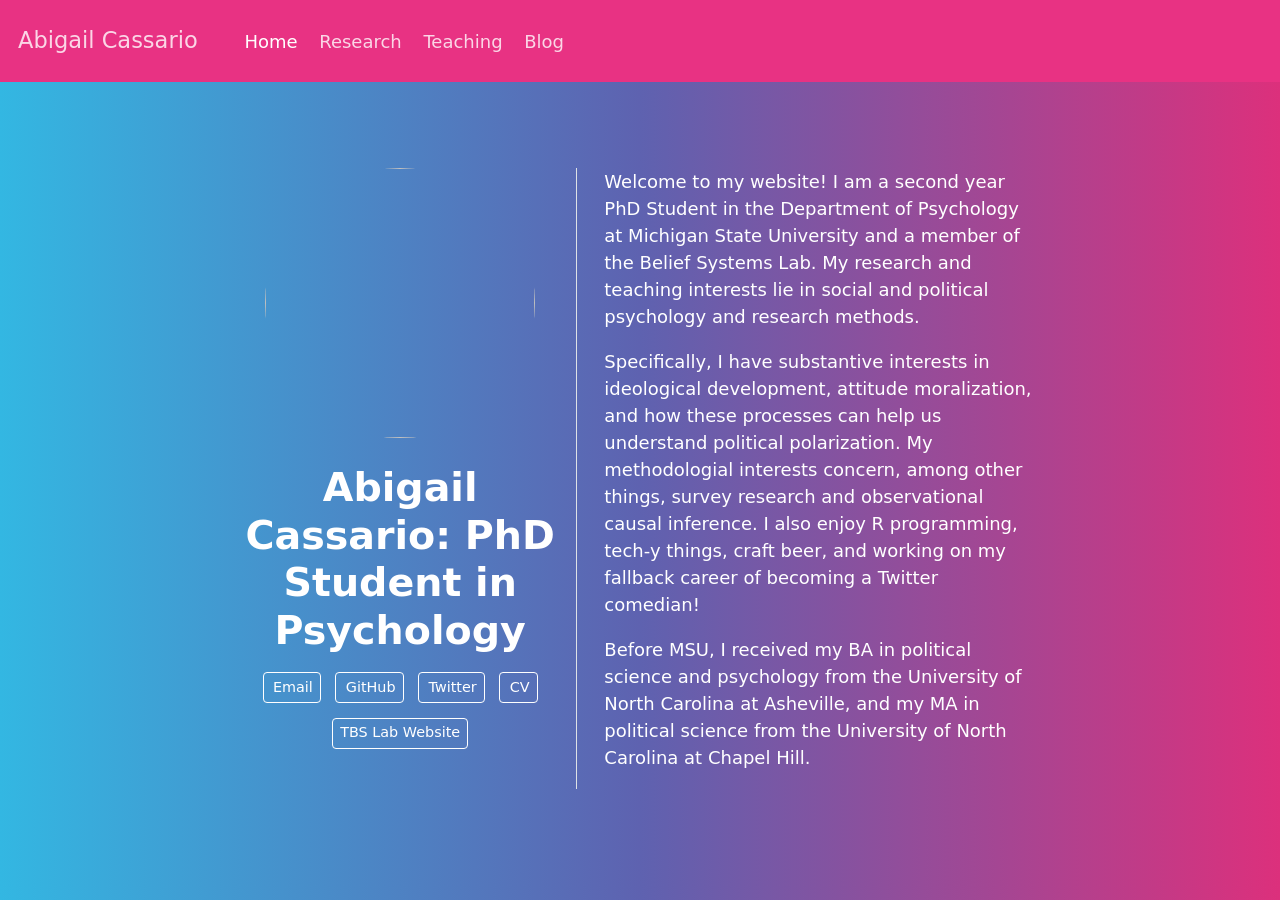
==== docs/index.html @ a8df2cf8 "updated 6 15" ====
<!DOCTYPE html>
<html xmlns="http://www.w3.org/1999/xhtml" lang="en" xml:lang="en"><head>

<meta charset="utf-8">
<meta name="generator" content="quarto-1.2.475">

<meta name="viewport" content="width=device-width, initial-scale=1.0, user-scalable=yes">


<title>Abigail Cassario - Abigail Cassario: PhD Student in Psychology</title>
<style>
code{white-space: pre-wrap;}
span.smallcaps{font-variant: small-caps;}
div.columns{display: flex; gap: min(4vw, 1.5em);}
div.column{flex: auto; overflow-x: auto;}
div.hanging-indent{margin-left: 1.5em; text-indent: -1.5em;}
ul.task-list{list-style: none;}
ul.task-list li input[type="checkbox"] {
  width: 0.8em;
  margin: 0 0.8em 0.2em -1.6em;
  vertical-align: middle;
}
</style>


<script src="site_libs/quarto-nav/quarto-nav.js"></script>
<script src="site_libs/quarto-nav/headroom.min.js"></script>
<script src="site_libs/clipboard/clipboard.min.js"></script>
<script src="site_libs/quarto-search/autocomplete.umd.js"></script>
<script src="site_libs/quarto-search/fuse.min.js"></script>
<script src="site_libs/quarto-search/quarto-search.js"></script>
<meta name="quarto:offset" content="./">
<script src="site_libs/quarto-html/quarto.js"></script>
<script src="site_libs/quarto-html/popper.min.js"></script>
<script src="site_libs/quarto-html/tippy.umd.min.js"></script>
<link href="site_libs/quarto-html/tippy.css" rel="stylesheet">
<link href="site_libs/quarto-html/quarto-syntax-highlighting.css" rel="stylesheet" id="quarto-text-highlighting-styles">
<script src="site_libs/bootstrap/bootstrap.min.js"></script>
<link href="site_libs/bootstrap/bootstrap-icons.css" rel="stylesheet">
<link href="site_libs/bootstrap/bootstrap.min.css" rel="stylesheet" id="quarto-bootstrap" data-mode="light">
<script id="quarto-search-options" type="application/json">{
  "location": "navbar",
  "copy-button": false,
  "collapse-after": 3,
  "panel-placement": "end",
  "type": "overlay",
  "limit": 20,
  "language": {
    "search-no-results-text": "No results",
    "search-matching-documents-text": "matching documents",
    "search-copy-link-title": "Copy link to search",
    "search-hide-matches-text": "Hide additional matches",
    "search-more-match-text": "more match in this document",
    "search-more-matches-text": "more matches in this document",
    "search-clear-button-title": "Clear",
    "search-detached-cancel-button-title": "Cancel",
    "search-submit-button-title": "Submit"
  }
}</script>


<link rel="stylesheet" href="styles.css">
</head>

<body class="nav-fixed fullcontent">

<div id="quarto-search-results"></div>
  <header id="quarto-header" class="headroom fixed-top">
    <nav class="navbar navbar-expand-lg navbar-dark ">
      <div class="navbar-container container-fluid">
      <div class="navbar-brand-container">
    <a class="navbar-brand" href="./index.html">
    <span class="navbar-title">Abigail Cassario</span>
    </a>
  </div>
          <button class="navbar-toggler" type="button" data-bs-toggle="collapse" data-bs-target="#navbarCollapse" aria-controls="navbarCollapse" aria-expanded="false" aria-label="Toggle navigation" onclick="if (window.quartoToggleHeadroom) { window.quartoToggleHeadroom(); }">
  <span class="navbar-toggler-icon"></span>
</button>
          <div class="collapse navbar-collapse" id="navbarCollapse">
            <ul class="navbar-nav navbar-nav-scroll me-auto">
  <li class="nav-item">
    <a class="nav-link active" href="./index.html" aria-current="page">
 <span class="menu-text">Home</span></a>
  </li>  
  <li class="nav-item">
    <a class="nav-link" href="./Research.html">
 <span class="menu-text">Research</span></a>
  </li>  
  <li class="nav-item">
    <a class="nav-link" href="./Teaching.html">
 <span class="menu-text">Teaching</span></a>
  </li>  
  <li class="nav-item">
    <a class="nav-link" href="./posts.html">
 <span class="menu-text">Blog</span></a>
  </li>  
</ul>
              <div id="quarto-search" class="" title="Search"></div>
          </div> <!-- /navcollapse -->
      </div> <!-- /container-fluid -->
    </nav>
</header>
<!-- content -->
<div id="quarto-content" class="quarto-container page-columns page-rows-contents page-layout-article page-navbar">
<!-- sidebar -->
<!-- margin-sidebar -->
    
<!-- main -->
<main class="content" id="quarto-document-content">



<div class="quarto-about-trestles">
  <div class="about-entity">
    <img src="Me.png" class="about-image
  round " style="height: 15em; width: 15em;">
<header id="title-block-header" class="quarto-title-block default">
<div class="quarto-title">
<h1 class="title">Abigail Cassario: PhD Student in Psychology</h1>
</div>
<div class="quarto-title-meta">
  </div>
</header>
    <div class="about-links">
  <a href="mailto:alcassario96@gmail.com" class="about-link">
    <i class="bi bi-envelope"></i>
     <span class="about-link-text">Email</span>
  </a>
  <a href="https://github.com/alcassario" class="about-link">
    <i class="bi bi-github"></i>
     <span class="about-link-text">GitHub</span>
  </a>
  <a href="https://twitter.com/ACassario" class="about-link">
    <i class="bi bi-twitter"></i>
     <span class="about-link-text">Twitter</span>
  </a>
  <a href="/Cassario_cv_6_14_23.pdf" class="about-link">
    <i class="bi bi-file-text"></i>
     <span class="about-link-text">CV</span>
  </a>
  <a href="https://tbslaboratory.com/" class="about-link">
     <span class="about-link-text">TBS Lab Website</span>
  </a>
</div>
  </div>
  <div class="about-contents"><div id="ppc">
<p>Welcome to my website! I am a second year PhD Student in the Department of Psychology at Michigan State University and a member of the Belief Systems Lab. My research and teaching interests lie in social and political psychology and research methods.</p>
<p>Specifically, I have substantive interests in ideological development, attitude moralization, and how these processes can help us understand political polarization. My methodologial interests concern, among other things, survey research and observational causal inference. I also enjoy R programming, tech-y things, craft beer, and working on my fallback career of becoming a Twitter comedian!</p>
<p>Before MSU, I received my BA in political science and psychology from the University of North Carolina at Asheville, and my MA in political science from the University of North Carolina at Chapel Hill.</p>
</div></div>
</div>





</main> <!-- /main -->
<script id="quarto-html-after-body" type="application/javascript">
window.document.addEventListener("DOMContentLoaded", function (event) {
  const toggleBodyColorMode = (bsSheetEl) => {
    const mode = bsSheetEl.getAttribute("data-mode");
    const bodyEl = window.document.querySelector("body");
    if (mode === "dark") {
      bodyEl.classList.add("quarto-dark");
      bodyEl.classList.remove("quarto-light");
    } else {
      bodyEl.classList.add("quarto-light");
      bodyEl.classList.remove("quarto-dark");
    }
  }
  const toggleBodyColorPrimary = () => {
    const bsSheetEl = window.document.querySelector("link#quarto-bootstrap");
    if (bsSheetEl) {
      toggleBodyColorMode(bsSheetEl);
    }
  }
  toggleBodyColorPrimary();  
  const clipboard = new window.ClipboardJS('.code-copy-button', {
    target: function(trigger) {
      return trigger.previousElementSibling;
    }
  });
  clipboard.on('success', function(e) {
    // button target
    const button = e.trigger;
    // don't keep focus
    button.blur();
    // flash "checked"
    button.classList.add('code-copy-button-checked');
    var currentTitle = button.getAttribute("title");
    button.setAttribute("title", "Copied!");
    let tooltip;
    if (window.bootstrap) {
      button.setAttribute("data-bs-toggle", "tooltip");
      button.setAttribute("data-bs-placement", "left");
      button.setAttribute("data-bs-title", "Copied!");
      tooltip = new bootstrap.Tooltip(button, 
        { trigger: "manual", 
          customClass: "code-copy-button-tooltip",
          offset: [0, -8]});
      tooltip.show();    
    }
    setTimeout(function() {
      if (tooltip) {
        tooltip.hide();
        button.removeAttribute("data-bs-title");
        button.removeAttribute("data-bs-toggle");
        button.removeAttribute("data-bs-placement");
      }
      button.setAttribute("title", currentTitle);
      button.classList.remove('code-copy-button-checked');
    }, 1000);
    // clear code selection
    e.clearSelection();
  });
  function tippyHover(el, contentFn) {
    const config = {
      allowHTML: true,
      content: contentFn,
      maxWidth: 500,
      delay: 100,
      arrow: false,
      appendTo: function(el) {
          return el.parentElement;
      },
      interactive: true,
      interactiveBorder: 10,
      theme: 'quarto',
      placement: 'bottom-start'
    };
    window.tippy(el, config); 
  }
  const noterefs = window.document.querySelectorAll('a[role="doc-noteref"]');
  for (var i=0; i<noterefs.length; i++) {
    const ref = noterefs[i];
    tippyHover(ref, function() {
      // use id or data attribute instead here
      let href = ref.getAttribute('data-footnote-href') || ref.getAttribute('href');
      try { href = new URL(href).hash; } catch {}
      const id = href.replace(/^#\/?/, "");
      const note = window.document.getElementById(id);
      return note.innerHTML;
    });
  }
  const findCites = (el) => {
    const parentEl = el.parentElement;
    if (parentEl) {
      const cites = parentEl.dataset.cites;
      if (cites) {
        return {
          el,
          cites: cites.split(' ')
        };
      } else {
        return findCites(el.parentElement)
      }
    } else {
      return undefined;
    }
  };
  var bibliorefs = window.document.querySelectorAll('a[role="doc-biblioref"]');
  for (var i=0; i<bibliorefs.length; i++) {
    const ref = bibliorefs[i];
    const citeInfo = findCites(ref);
    if (citeInfo) {
      tippyHover(citeInfo.el, function() {
        var popup = window.document.createElement('div');
        citeInfo.cites.forEach(function(cite) {
          var citeDiv = window.document.createElement('div');
          citeDiv.classList.add('hanging-indent');
          citeDiv.classList.add('csl-entry');
          var biblioDiv = window.document.getElementById('ref-' + cite);
          if (biblioDiv) {
            citeDiv.innerHTML = biblioDiv.innerHTML;
          }
          popup.appendChild(citeDiv);
        });
        return popup.innerHTML;
      });
    }
  }
});
</script>
</div> <!-- /content -->



</body></html>
---- docs/site_libs/quarto-html/tippy.css ----
.tippy-box[data-animation=fade][data-state=hidden]{opacity:0}[data-tippy-root]{max-width:calc(100vw - 10px)}.tippy-box{position:relative;background-color:#333;color:#fff;border-radius:4px;font-size:14px;line-height:1.4;white-space:normal;outline:0;transition-property:transform,visibility,opacity}.tippy-box[data-placement^=top]>.tippy-arrow{bottom:0}.tippy-box[data-placement^=top]>.tippy-arrow:before{bottom:-7px;left:0;border-width:8px 8px 0;border-top-color:initial;transform-origin:center top}.tippy-box[data-placement^=bottom]>.tippy-arrow{top:0}.tippy-box[data-placement^=bottom]>.tippy-arrow:before{top:-7px;left:0;border-width:0 8px 8px;border-bottom-color:initial;transform-origin:center bottom}.tippy-box[data-placement^=left]>.tippy-arrow{right:0}.tippy-box[data-placement^=left]>.tippy-arrow:before{border-width:8px 0 8px 8px;border-left-color:initial;right:-7px;transform-origin:center left}.tippy-box[data-placement^=right]>.tippy-arrow{left:0}.tippy-box[data-placement^=right]>.tippy-arrow:before{left:-7px;border-width:8px 8px 8px 0;border-right-color:initial;transform-origin:center right}.tippy-box[data-inertia][data-state=visible]{transition-timing-function:cubic-bezier(.54,1.5,.38,1.11)}.tippy-arrow{width:16px;height:16px;color:#333}.tippy-arrow:before{content:"";position:absolute;border-color:transparent;border-style:solid}.tippy-content{position:relative;padding:5px 9px;z-index:1}
---- docs/styles.css ----
/* css styles */
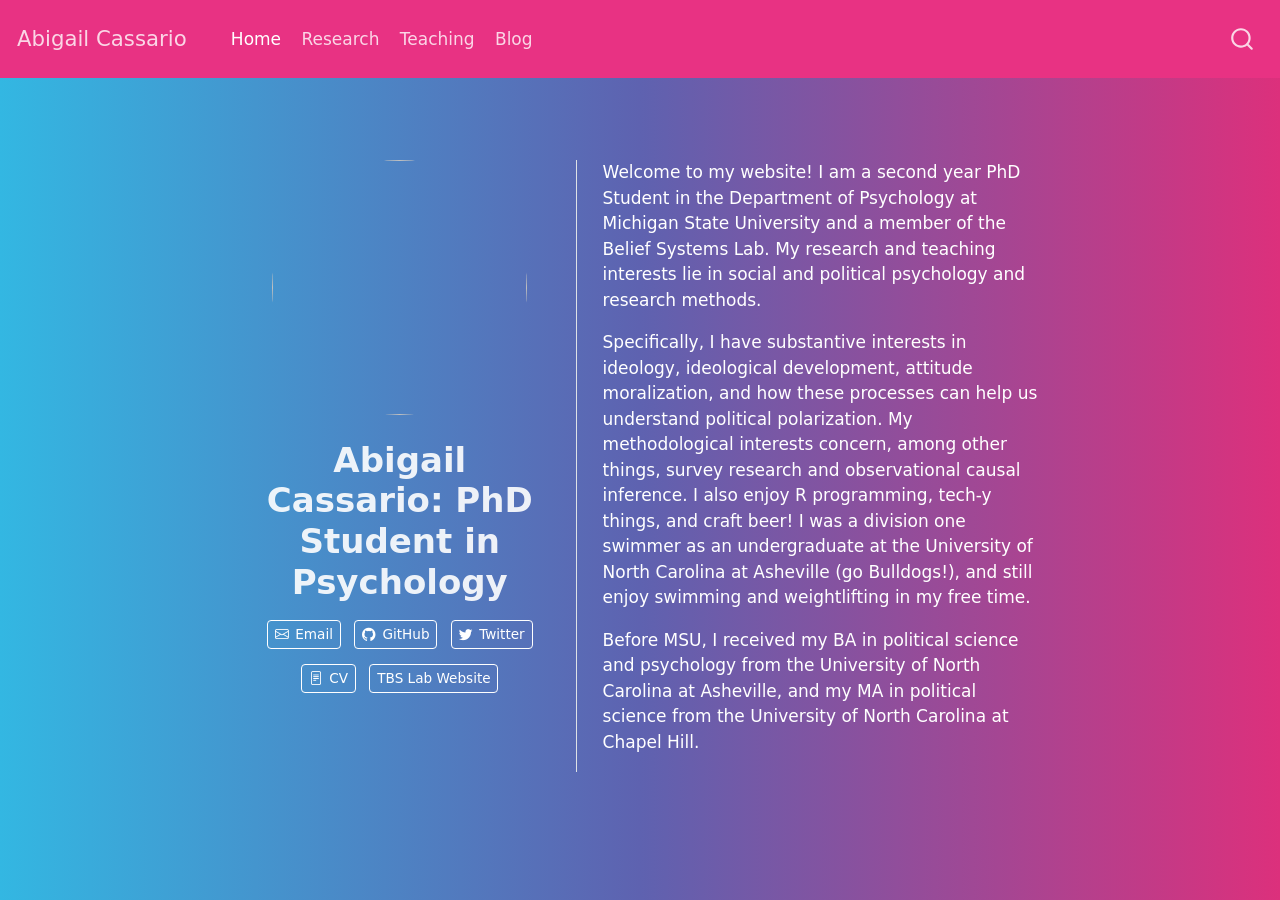
==== commit 1efc64de: "Add files via upload website update 2/5/24" ====
--- a/docs/index.html
+++ b/docs/index.html
@@ -2,7 +2,7 @@
 <html xmlns="http://www.w3.org/1999/xhtml" lang="en" xml:lang="en"><head>
 
 <meta charset="utf-8">
-<meta name="generator" content="quarto-1.2.475">
+<meta name="generator" content="quarto-1.3.353">
 
 <meta name="viewport" content="width=device-width, initial-scale=1.0, user-scalable=yes">
 
@@ -17,7 +17,7 @@
 ul.task-list{list-style: none;}
 ul.task-list li input[type="checkbox"] {
   width: 0.8em;
-  margin: 0 0.8em 0.2em -1.6em;
+  margin: 0 0.8em 0.2em -1em; /* quarto-specific, see https://github.com/quarto-dev/quarto-cli/issues/4556 */ 
   vertical-align: middle;
 }
 </style>
@@ -73,29 +73,31 @@
     <span class="navbar-title">Abigail Cassario</span>
     </a>
   </div>
+            <div id="quarto-search" class="" title="Search"></div>
           <button class="navbar-toggler" type="button" data-bs-toggle="collapse" data-bs-target="#navbarCollapse" aria-controls="navbarCollapse" aria-expanded="false" aria-label="Toggle navigation" onclick="if (window.quartoToggleHeadroom) { window.quartoToggleHeadroom(); }">
   <span class="navbar-toggler-icon"></span>
 </button>
           <div class="collapse navbar-collapse" id="navbarCollapse">
             <ul class="navbar-nav navbar-nav-scroll me-auto">
   <li class="nav-item">
-    <a class="nav-link active" href="./index.html" aria-current="page">
+    <a class="nav-link active" href="./index.html" rel="" target="" aria-current="page">
  <span class="menu-text">Home</span></a>
   </li>  
   <li class="nav-item">
-    <a class="nav-link" href="./Research.html">
+    <a class="nav-link" href="./Research.html" rel="" target="">
  <span class="menu-text">Research</span></a>
   </li>  
   <li class="nav-item">
-    <a class="nav-link" href="./Teaching.html">
+    <a class="nav-link" href="./Teaching.html" rel="" target="">
  <span class="menu-text">Teaching</span></a>
   </li>  
   <li class="nav-item">
-    <a class="nav-link" href="./posts.html">
+    <a class="nav-link" href="./posts.html" rel="" target="">
  <span class="menu-text">Blog</span></a>
   </li>  
 </ul>
-              <div id="quarto-search" class="" title="Search"></div>
+            <div class="quarto-navbar-tools ms-auto">
+</div>
           </div> <!-- /navcollapse -->
       </div> <!-- /container-fluid -->
     </nav>
@@ -122,30 +124,30 @@
   </div>
 </header>
     <div class="about-links">
-  <a href="mailto:alcassario96@gmail.com" class="about-link">
+  <a href="mailto:alcassario96@gmail.com" class="about-link" rel="" target="">
     <i class="bi bi-envelope"></i>
      <span class="about-link-text">Email</span>
   </a>
-  <a href="https://github.com/alcassario" class="about-link">
+  <a href="https://github.com/alcassario" class="about-link" rel="" target="">
     <i class="bi bi-github"></i>
      <span class="about-link-text">GitHub</span>
   </a>
-  <a href="https://twitter.com/ACassario" class="about-link">
+  <a href="https://twitter.com/ACassario" class="about-link" rel="" target="">
     <i class="bi bi-twitter"></i>
      <span class="about-link-text">Twitter</span>
   </a>
-  <a href="/Cassario_cv_6_14_23.pdf" class="about-link">
+  <a href="/Cassario_cv_Jan_26_24.pdf" class="about-link" rel="" target="">
     <i class="bi bi-file-text"></i>
      <span class="about-link-text">CV</span>
   </a>
-  <a href="https://tbslaboratory.com/" class="about-link">
+  <a href="https://tbslaboratory.com/" class="about-link" rel="" target="">
      <span class="about-link-text">TBS Lab Website</span>
   </a>
 </div>
   </div>
   <div class="about-contents"><div id="ppc">
 <p>Welcome to my website! I am a second year PhD Student in the Department of Psychology at Michigan State University and a member of the Belief Systems Lab. My research and teaching interests lie in social and political psychology and research methods.</p>
-<p>Specifically, I have substantive interests in ideological development, attitude moralization, and how these processes can help us understand political polarization. My methodologial interests concern, among other things, survey research and observational causal inference. I also enjoy R programming, tech-y things, craft beer, and working on my fallback career of becoming a Twitter comedian!</p>
+<p>Specifically, I have substantive interests in ideology, ideological development, attitude moralization, and how these processes can help us understand political polarization. My methodological interests concern, among other things, survey research and observational causal inference. I also enjoy R programming, tech-y things, and craft beer! I was a division one swimmer as an undergraduate at the University of North Carolina at Asheville (go Bulldogs!), and still enjoy swimming and weightlifting in my free time.</p>
 <p>Before MSU, I received my BA in political science and psychology from the University of North Carolina at Asheville, and my MA in political science from the University of North Carolina at Chapel Hill.</p>
 </div></div>
 </div>
@@ -175,9 +177,23 @@
     }
   }
   toggleBodyColorPrimary();  
+  const isCodeAnnotation = (el) => {
+    for (const clz of el.classList) {
+      if (clz.startsWith('code-annotation-')) {                     
+        return true;
+      }
+    }
+    return false;
+  }
   const clipboard = new window.ClipboardJS('.code-copy-button', {
-    target: function(trigger) {
-      return trigger.previousElementSibling;
+    text: function(trigger) {
+      const codeEl = trigger.previousElementSibling.cloneNode(true);
+      for (const childEl of codeEl.children) {
+        if (isCodeAnnotation(childEl)) {
+          childEl.remove();
+        }
+      }
+      return codeEl.innerText;
     }
   });
   clipboard.on('success', function(e) {
@@ -242,6 +258,92 @@
       return note.innerHTML;
     });
   }
+      let selectedAnnoteEl;
+      const selectorForAnnotation = ( cell, annotation) => {
+        let cellAttr = 'data-code-cell="' + cell + '"';
+        let lineAttr = 'data-code-annotation="' +  annotation + '"';
+        const selector = 'span[' + cellAttr + '][' + lineAttr + ']';
+        return selector;
+      }
+      const selectCodeLines = (annoteEl) => {
+        const doc = window.document;
+        const targetCell = annoteEl.getAttribute("data-target-cell");
+        const targetAnnotation = annoteEl.getAttribute("data-target-annotation");
+        const annoteSpan = window.document.querySelector(selectorForAnnotation(targetCell, targetAnnotation));
+        const lines = annoteSpan.getAttribute("data-code-lines").split(",");
+        const lineIds = lines.map((line) => {
+          return targetCell + "-" + line;
+        })
+        let top = null;
+        let height = null;
+        let parent = null;
+        if (lineIds.length > 0) {
+            //compute the position of the single el (top and bottom and make a div)
+            const el = window.document.getElementById(lineIds[0]);
+            top = el.offsetTop;
+            height = el.offsetHeight;
+            parent = el.parentElement.parentElement;
+          if (lineIds.length > 1) {
+            const lastEl = window.document.getElementById(lineIds[lineIds.length - 1]);
+            const bottom = lastEl.offsetTop + lastEl.offsetHeight;
+            height = bottom - top;
+          }
+          if (top !== null && height !== null && parent !== null) {
+            // cook up a div (if necessary) and position it 
+            let div = window.document.getElementById("code-annotation-line-highlight");
+            if (div === null) {
+              div = window.document.createElement("div");
+              div.setAttribute("id", "code-annotation-line-highlight");
+              div.style.position = 'absolute';
+              parent.appendChild(div);
+            }
+            div.style.top = top - 2 + "px";
+            div.style.height = height + 4 + "px";
+            let gutterDiv = window.document.getElementById("code-annotation-line-highlight-gutter");
+            if (gutterDiv === null) {
+              gutterDiv = window.document.createElement("div");
+              gutterDiv.setAttribute("id", "code-annotation-line-highlight-gutter");
+              gutterDiv.style.position = 'absolute';
+              const codeCell = window.document.getElementById(targetCell);
+              const gutter = codeCell.querySelector('.code-annotation-gutter');
+              gutter.appendChild(gutterDiv);
+            }
+            gutterDiv.style.top = top - 2 + "px";
+            gutterDiv.style.height = height + 4 + "px";
+          }
+          selectedAnnoteEl = annoteEl;
+        }
+      };
+      const unselectCodeLines = () => {
+        const elementsIds = ["code-annotation-line-highlight", "code-annotation-line-highlight-gutter"];
+        elementsIds.forEach((elId) => {
+          const div = window.document.getElementById(elId);
+          if (div) {
+            div.remove();
+          }
+        });
+        selectedAnnoteEl = undefined;
+      };
+      // Attach click handler to the DT
+      const annoteDls = window.document.querySelectorAll('dt[data-target-cell]');
+      for (const annoteDlNode of annoteDls) {
+        annoteDlNode.addEventListener('click', (event) => {
+          const clickedEl = event.target;
+          if (clickedEl !== selectedAnnoteEl) {
+            unselectCodeLines();
+            const activeEl = window.document.querySelector('dt[data-target-cell].code-annotation-active');
+            if (activeEl) {
+              activeEl.classList.remove('code-annotation-active');
+            }
+            selectCodeLines(clickedEl);
+            clickedEl.classList.add('code-annotation-active');
+          } else {
+            // Unselect the line
+            unselectCodeLines();
+            clickedEl.classList.remove('code-annotation-active');
+          }
+        });
+      }
   const findCites = (el) => {
     const parentEl = el.parentElement;
     if (parentEl) {
--- a/docs/site_libs/quarto-html/quarto-syntax-highlighting.css
+++ b/docs/site_libs/quarto-html/quarto-syntax-highlighting.css
@@ -0,0 +1,203 @@
+/* quarto syntax highlight colors */
+:root {
+  --quarto-hl-ot-color: #003B4F;
+  --quarto-hl-at-color: #657422;
+  --quarto-hl-ss-color: #20794D;
+  --quarto-hl-an-color: #5E5E5E;
+  --quarto-hl-fu-color: #4758AB;
+  --quarto-hl-st-color: #20794D;
+  --quarto-hl-cf-color: #003B4F;
+  --quarto-hl-op-color: #5E5E5E;
+  --quarto-hl-er-color: #AD0000;
+  --quarto-hl-bn-color: #AD0000;
+  --quarto-hl-al-color: #AD0000;
+  --quarto-hl-va-color: #111111;
+  --quarto-hl-bu-color: inherit;
+  --quarto-hl-ex-color: inherit;
+  --quarto-hl-pp-color: #AD0000;
+  --quarto-hl-in-color: #5E5E5E;
+  --quarto-hl-vs-color: #20794D;
+  --quarto-hl-wa-color: #5E5E5E;
+  --quarto-hl-do-color: #5E5E5E;
+  --quarto-hl-im-color: #00769E;
+  --quarto-hl-ch-color: #20794D;
+  --quarto-hl-dt-color: #AD0000;
+  --quarto-hl-fl-color: #AD0000;
+  --quarto-hl-co-color: #5E5E5E;
+  --quarto-hl-cv-color: #5E5E5E;
+  --quarto-hl-cn-color: #8f5902;
+  --quarto-hl-sc-color: #5E5E5E;
+  --quarto-hl-dv-color: #AD0000;
+  --quarto-hl-kw-color: #003B4F;
+}
+
+/* other quarto variables */
+:root {
+  --quarto-font-monospace: SFMono-Regular, Menlo, Monaco, Consolas, "Liberation Mono", "Courier New", monospace;
+}
+
+pre > code.sourceCode > span {
+  color: #003B4F;
+}
+
+code span {
+  color: #003B4F;
+}
+
+code.sourceCode > span {
+  color: #003B4F;
+}
+
+div.sourceCode,
+div.sourceCode pre.sourceCode {
+  color: #003B4F;
+}
+
+code span.ot {
+  color: #003B4F;
+  font-style: inherit;
+}
+
+code span.at {
+  color: #657422;
+  font-style: inherit;
+}
+
+code span.ss {
+  color: #20794D;
+  font-style: inherit;
+}
+
+code span.an {
+  color: #5E5E5E;
+  font-style: inherit;
+}
+
+code span.fu {
+  color: #4758AB;
+  font-style: inherit;
+}
+
+code span.st {
+  color: #20794D;
+  font-style: inherit;
+}
+
+code span.cf {
+  color: #003B4F;
+  font-style: inherit;
+}
+
+code span.op {
+  color: #5E5E5E;
+  font-style: inherit;
+}
+
+code span.er {
+  color: #AD0000;
+  font-style: inherit;
+}
+
+code span.bn {
+  color: #AD0000;
+  font-style: inherit;
+}
+
+code span.al {
+  color: #AD0000;
+  font-style: inherit;
+}
+
+code span.va {
+  color: #111111;
+  font-style: inherit;
+}
+
+code span.bu {
+  font-style: inherit;
+}
+
+code span.ex {
+  font-style: inherit;
+}
+
+code span.pp {
+  color: #AD0000;
+  font-style: inherit;
+}
+
+code span.in {
+  color: #5E5E5E;
+  font-style: inherit;
+}
+
+code span.vs {
+  color: #20794D;
+  font-style: inherit;
+}
+
+code span.wa {
+  color: #5E5E5E;
+  font-style: italic;
+}
+
+code span.do {
+  color: #5E5E5E;
+  font-style: italic;
+}
+
+code span.im {
+  color: #00769E;
+  font-style: inherit;
+}
+
+code span.ch {
+  color: #20794D;
+  font-style: inherit;
+}
+
+code span.dt {
+  color: #AD0000;
+  font-style: inherit;
+}
+
+code span.fl {
+  color: #AD0000;
+  font-style: inherit;
+}
+
+code span.co {
+  color: #5E5E5E;
+  font-style: inherit;
+}
+
+code span.cv {
+  color: #5E5E5E;
+  font-style: italic;
+}
+
+code span.cn {
+  color: #8f5902;
+  font-style: inherit;
+}
+
+code span.sc {
+  color: #5E5E5E;
+  font-style: inherit;
+}
+
+code span.dv {
+  color: #AD0000;
+  font-style: inherit;
+}
+
+code span.kw {
+  color: #003B4F;
+  font-style: inherit;
+}
+
+.prevent-inlining {
+  content: "</";
+}
+
+/*# sourceMappingURL=debc5d5d77c3f9108843748ff7464032.css.map */
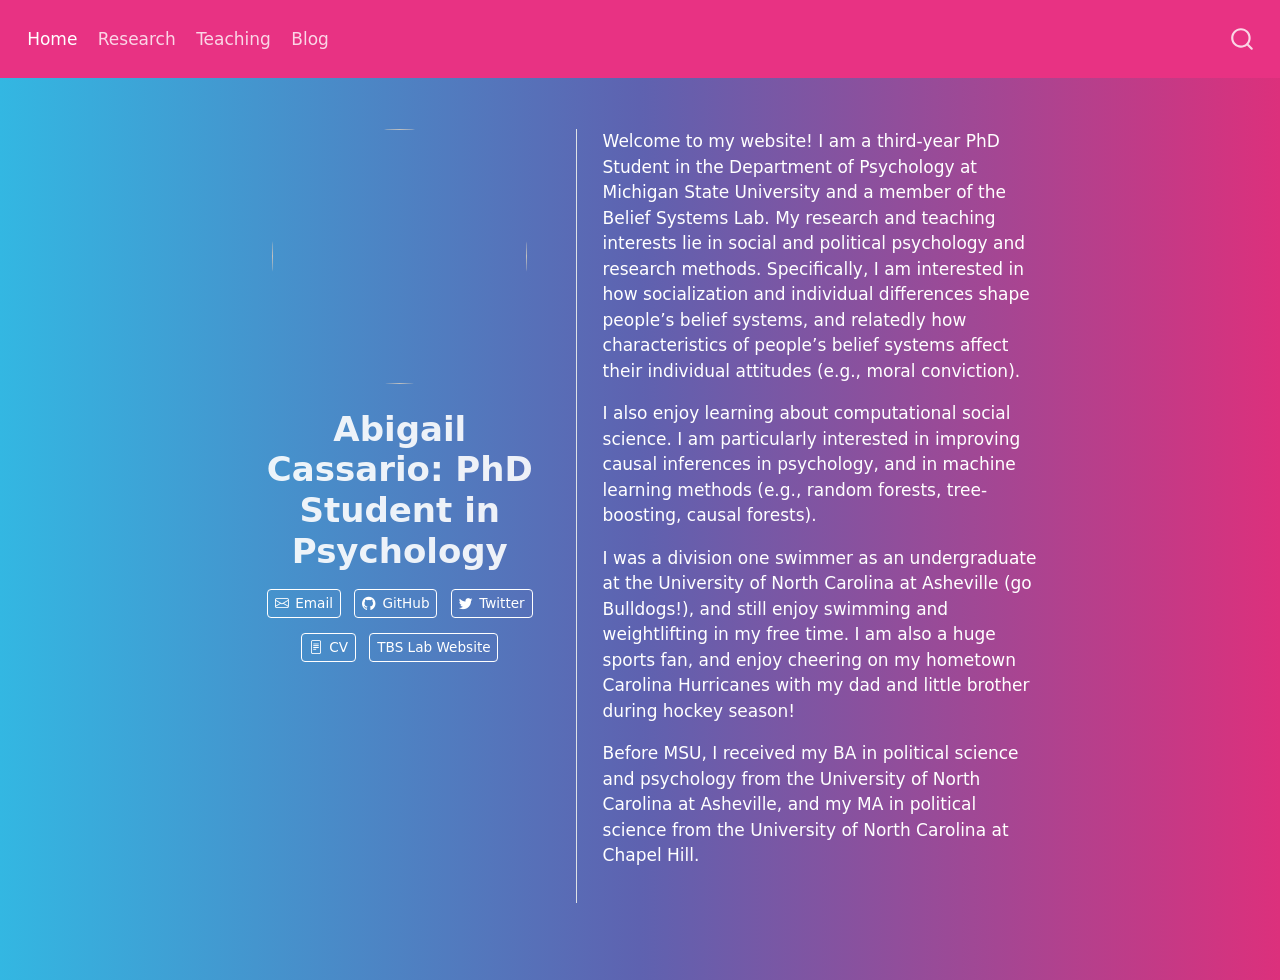
==== commit e1327e84: "Add files via upload" ====
--- a/docs/index.html
+++ b/docs/index.html
@@ -7,7 +7,7 @@
 <meta name="viewport" content="width=device-width, initial-scale=1.0, user-scalable=yes">
 
 
-<title>Abigail Cassario - Abigail Cassario: PhD Student in Psychology</title>
+<title>Abigail Cassario: PhD Student in Psychology</title>
 <style>
 code{white-space: pre-wrap;}
 span.smallcaps{font-variant: small-caps;}
@@ -68,11 +68,6 @@
   <header id="quarto-header" class="headroom fixed-top">
     <nav class="navbar navbar-expand-lg navbar-dark ">
       <div class="navbar-container container-fluid">
-      <div class="navbar-brand-container">
-    <a class="navbar-brand" href="./index.html">
-    <span class="navbar-title">Abigail Cassario</span>
-    </a>
-  </div>
             <div id="quarto-search" class="" title="Search"></div>
           <button class="navbar-toggler" type="button" data-bs-toggle="collapse" data-bs-target="#navbarCollapse" aria-controls="navbarCollapse" aria-expanded="false" aria-label="Toggle navigation" onclick="if (window.quartoToggleHeadroom) { window.quartoToggleHeadroom(); }">
   <span class="navbar-toggler-icon"></span>
@@ -108,10 +103,6 @@
 <!-- margin-sidebar -->
     
 <!-- main -->
-<main class="content" id="quarto-document-content">
-
-
-
 <div class="quarto-about-trestles">
   <div class="about-entity">
     <img src="Me.png" class="about-image
@@ -136,7 +127,7 @@
     <i class="bi bi-twitter"></i>
      <span class="about-link-text">Twitter</span>
   </a>
-  <a href="/Cassario_cv_Jan_26_24.pdf" class="about-link" rel="" target="">
+  <a href="/Cassario_cv_Oct_07_24.pdf" class="about-link" rel="" target="">
     <i class="bi bi-file-text"></i>
      <span class="about-link-text">CV</span>
   </a>
@@ -145,18 +136,18 @@
   </a>
 </div>
   </div>
-  <div class="about-contents"><div id="ppc">
-<p>Welcome to my website! I am a second year PhD Student in the Department of Psychology at Michigan State University and a member of the Belief Systems Lab. My research and teaching interests lie in social and political psychology and research methods.</p>
-<p>Specifically, I have substantive interests in ideology, ideological development, attitude moralization, and how these processes can help us understand political polarization. My methodological interests concern, among other things, survey research and observational causal inference. I also enjoy R programming, tech-y things, and craft beer! I was a division one swimmer as an undergraduate at the University of North Carolina at Asheville (go Bulldogs!), and still enjoy swimming and weightlifting in my free time.</p>
+  <div class="about-contents"><main class="content" id="quarto-document-content">
+<div id="ppc">
+<p>Welcome to my website! I am a third-year PhD Student in the Department of Psychology at Michigan State University and a member of the Belief Systems Lab. My research and teaching interests lie in social and political psychology and research methods. Specifically, I am interested in how socialization and individual differences shape people’s belief systems, and relatedly how characteristics of people’s belief systems affect their individual attitudes (e.g., moral conviction).</p>
+<p>I also enjoy learning about computational social science. I am particularly interested in improving causal inferences in psychology, and in machine learning methods (e.g., random forests, tree-boosting, causal forests).</p>
+<p>I was a division one swimmer as an undergraduate at the University of North Carolina at Asheville (go Bulldogs!), and still enjoy swimming and weightlifting in my free time. I am also a huge sports fan, and enjoy cheering on my hometown Carolina Hurricanes with my dad and little brother during hockey season!</p>
 <p>Before MSU, I received my BA in political science and psychology from the University of North Carolina at Asheville, and my MA in political science from the University of North Carolina at Chapel Hill.</p>
-</div></div>
-</div>
-
-
-
-
-
-</main> <!-- /main -->
+</div>
+
+
+</main></div>
+</div>
+ <!-- /main -->
 <script id="quarto-html-after-body" type="application/javascript">
 window.document.addEventListener("DOMContentLoaded", function (event) {
   const toggleBodyColorMode = (bsSheetEl) => {
